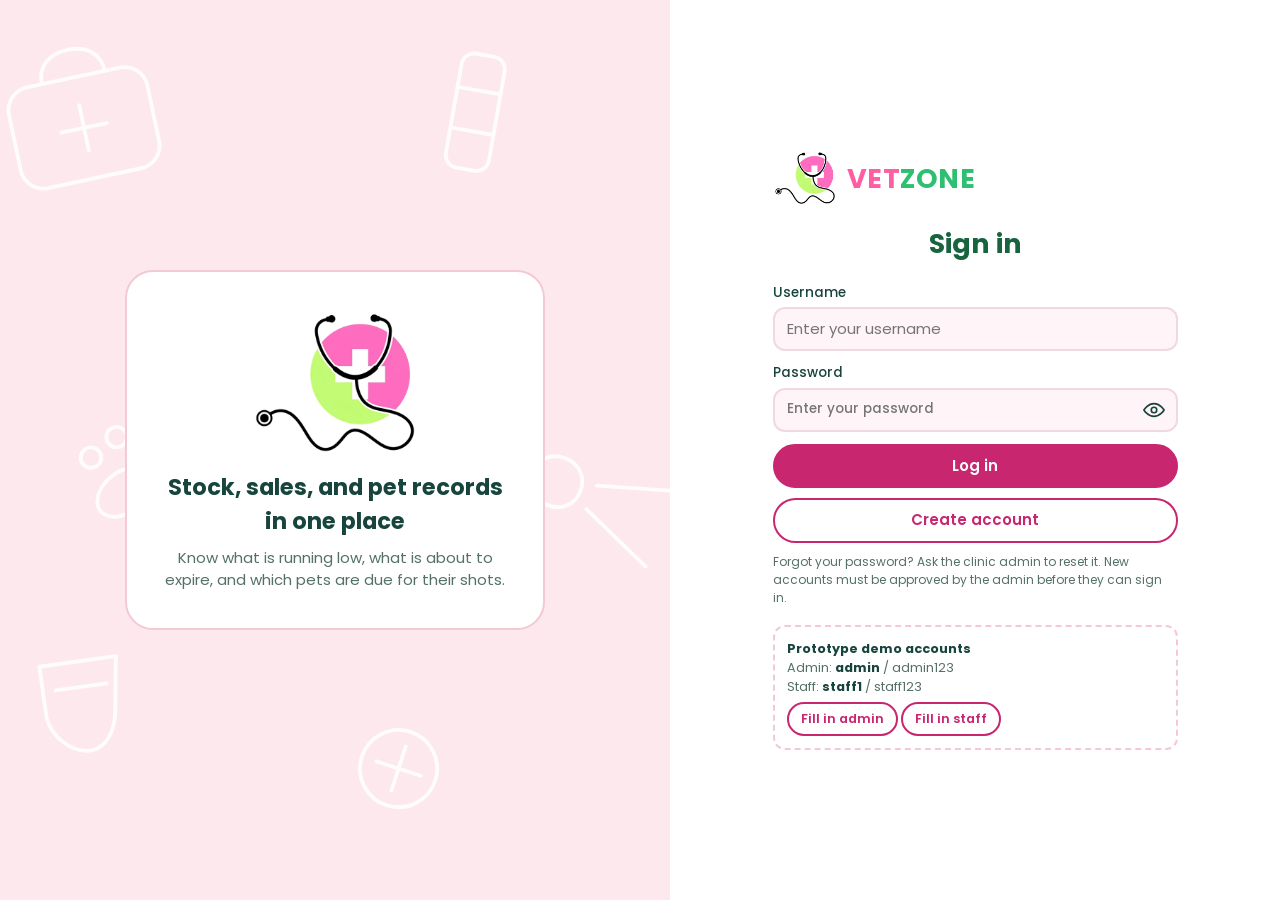
==== index.html @ 4b3e074a "first commit" ====
<!DOCTYPE html>
<html lang="en">
<head>
<meta charset="utf-8">
<link rel="icon" type="image/png" href="img/favicon.png">
<meta name="viewport" content="width=device-width, initial-scale=1">
<title>Sign in | VetZone VetCare System</title>
<link rel="stylesheet" href="https://fonts.googleapis.com/css2?family=Poppins:wght@400;500;600;700&display=swap">
<link rel="stylesheet" href="css/styles.css">
</head>
<body>
<main class="login-page">
  <section class="login-art" aria-hidden="true">
    <svg class="bg" viewBox="0 0 600 700" preserveAspectRatio="xMidYMid slice" fill="none" stroke="#ffffff" stroke-width="3" stroke-linecap="round" stroke-linejoin="round" opacity="0.9">
      <g transform="translate(40 60) rotate(-12)"><rect x="0" y="12" width="110" height="80" rx="18"/><path d="M55 34v36M37 52h36"/><path d="M30 12c0-14 10-22 25-22s25 8 25 22"/></g>
      <g transform="translate(400 40) rotate(10)"><rect x="0" y="0" width="34" height="90" rx="10"/><path d="M0 28h34M0 60h34"/></g>
      <g transform="translate(470 330) rotate(24)"><path d="M0 40c0-26 40-26 40 0M0 40c0 26 40 26 40 0M50 30l60-22M50 50l60 22"/></g>
      <g transform="translate(60 520) rotate(-8)"><path d="M10 0h60l-6 40c-2 16-10 30-24 30S12 56 10 40z"/><path d="M20 20h40"/></g>
      <g transform="translate(330 560) rotate(18)"><circle cx="30" cy="30" r="30"/><path d="M12 30h36M30 12v36"/></g>
      <g transform="translate(100 330)"><circle cx="10" cy="26" r="8"/><circle cx="30" cy="10" r="8"/><circle cx="56" cy="10" r="8"/><circle cx="76" cy="26" r="8"/><path d="M43 34c-14 0-28 14-28 26 0 8 6 12 14 12 6 0 8-3 14-3s8 3 14 3c8 0 14-4 14-12 0-12-14-26-28-26z"/></g>
    </svg>
    <div class="art-card">
      <img class="art-logo" src="img/vetzone-logo.png" alt="VetZone logo">
      <h2>Stock, sales, and pet records in one place</h2>
      <p>Know what is running low, what is about to expire, and which pets are due for their shots.</p>
    </div>
  </section>
  <section class="login-form-side">
    <a class="logo" href="index.html" aria-label="VetZone"><img class="logo-img" src="img/vetzone-logo.png" alt="VetZone logo"><span class="logo-text"><span class="vet">VET</span><span class="zone">ZONE</span></span></a>
    <h1>Sign in</h1>
    <form id="login-form" novalidate>
      <div id="login-error" class="form-error" role="alert" hidden></div>
      <label class="field"><span>Username</span>
        <input class="input" id="username" name="username" autocomplete="username" autocapitalize="none" spellcheck="false" placeholder="Enter your username" required>
      </label>
      <label class="field"><span>Password</span>
        <span class="pw-wrap">
          <input class="input" id="password" name="password" type="password" autocomplete="current-password" placeholder="Enter your password" required>
          <button type="button" class="icon-btn" id="toggle-pw" aria-label="Show password" aria-pressed="false"></button>
        </span>
      </label>
      <button class="btn btn-block" type="submit">Log in</button>
      <a class="btn btn-ghost btn-block" id="create-link" href="create-account.html" style="margin-top:10px">Create account</a>
      <p class="caption">Forgot your password? Ask the clinic admin to reset it. New accounts must be approved by the admin before they can sign in.</p>
    </form>
    <div class="demo-box">
      <b>Prototype demo accounts</b><br>
      Admin: <b>admin</b> / admin123<br>
      Staff: <b>staff1</b> / staff123<br>
      <button type="button" class="btn btn-ghost btn-sm" id="fill-admin">Fill in admin</button>
      <button type="button" class="btn btn-ghost btn-sm" id="fill-staff">Fill in staff</button>
    </div>
  </section>
</main>
<noscript>This system needs JavaScript to run. Please turn it on in your browser.</noscript>
<script src="js/app.js"></script>
<script src="js/login.js"></script>
</body>
</html>
---- css/styles.css ----
/* VetZone VetCare System - prototype styles
   Brand colors follow the Figma: pink and green, rounded cards.
   Status colors follow one rule: red = out or expired, amber = low or expiring, green = good. */

:root {
  --blush: #fde8ee;
  --blush-soft: #fff4f7;
  --rose: #f3c9d3;
  --rose-deep: #e8aebb;
  --brand-pink: #ff5fa2;
  --action: #c8266f;
  --action-dark: #a81d5b;
  --leaf: #2fbf71;
  --mint: #d6f7e3;
  --mint-soft: #effcf4;
  --ink: #17443c;
  --muted: #547069;
  --line: #f0d9df;
  --white: #ffffff;
  --green-text: #17643f;
  --amber-bg: #fff0c2;
  --amber-text: #7a4f00;
  --red-bg: #fde2e2;
  --red-text: #a31d1d;
  --lilac-bg: #f6e3f6;
  --radius: 18px;
  --radius-sm: 12px;
  --shadow: 0 1px 2px rgba(23, 68, 60, 0.06);
  --font: "Poppins", "Segoe UI", Roboto, "Helvetica Neue", Arial, sans-serif;
}

* { box-sizing: border-box; }
html { font-size: 15px; }
body {
  margin: 0;
  font-family: var(--font);
  color: var(--ink);
  background: var(--white);
  line-height: 1.5;
}
h1, h2, h3, p { margin: 0; }
button, input, select, textarea { font: inherit; color: inherit; }
a { color: var(--action); }
:focus-visible { outline: 3px solid #1b7f5c; outline-offset: 2px; }
.ico { flex: none; vertical-align: middle; }
.sr-only { position: absolute; width: 1px; height: 1px; overflow: hidden; clip: rect(0 0 0 0); white-space: nowrap; }

/* ---------- app shell ---------- */
.app { display: grid; grid-template-columns: 250px 1fr; min-height: 100vh; }
.sidebar {
  background: var(--blush);
  border-right: 2px solid var(--rose);
  padding: 20px 14px;
  display: flex;
  flex-direction: column;
  gap: 8px;
  position: sticky;
  top: 0;
  height: 100vh;
}
.logo { display: flex; align-items: center; gap: 8px; padding: 4px 8px 18px; font-weight: 700; font-size: 1.55rem; letter-spacing: 0.5px; text-decoration: none; }
.logo .vet { color: var(--brand-pink); }
.logo .zone { color: var(--leaf); }
.logo-mark { width: 38px; height: 38px; border-radius: 50%; background: var(--brand-pink); display: grid; place-items: center; color: #fff; }
.nav-label { font-size: 0.8rem; color: var(--muted); padding: 0 12px; margin-bottom: 2px; }
.nav { display: flex; flex-direction: column; gap: 6px; }
.nav a {
  display: flex; align-items: center; gap: 12px;
  padding: 12px 14px; border-radius: var(--radius-sm);
  color: var(--ink); text-decoration: none; font-weight: 500;
}
.nav a:hover { background: #f8d6df; }
.nav a[aria-current="page"] { background: var(--rose); font-weight: 600; }
.sidebar-foot { margin-top: auto; font-size: 0.8rem; color: var(--muted); padding: 8px 12px; }

.main-col { min-width: 0; display: flex; flex-direction: column; }
.topbar {
  display: flex; align-items: center; justify-content: space-between; gap: 16px;
  padding: 14px 28px; background: var(--white); border-bottom: 2px solid var(--line);
  position: sticky; top: 0; z-index: 20;
}
.page-title { display: flex; align-items: center; gap: 14px; min-width: 0; }
.page-title .badge-ico { width: 46px; height: 46px; border-radius: 14px; background: var(--brand-pink); color: #fff; display: grid; place-items: center; flex: none; }
.page-title h1 { font-size: 1.5rem; font-weight: 700; color: var(--green-text); line-height: 1.2; }
.page-title p { font-size: 0.9rem; color: var(--muted); }
.top-actions { display: flex; align-items: center; gap: 12px; position: relative; }
.icon-btn { background: none; border: 0; cursor: pointer; width: 40px; height: 40px; border-radius: 50%; display: inline-grid; place-items: center; font-size: 1.4rem; line-height: 1; position: relative; }
.icon-btn:hover { background: var(--blush); }
.bell-count { position: absolute; top: 2px; right: 0; min-width: 20px; height: 20px; padding: 0 5px; border-radius: 10px; background: var(--action); color: #fff; font-size: 0.72rem; font-weight: 600; display: grid; place-items: center; }
.user-chip { display: flex; align-items: center; gap: 10px; background: var(--blush); border: 0; border-radius: 999px; padding: 6px 16px 6px 8px; cursor: pointer; }
.user-chip:hover { background: var(--rose); }
.avatar { width: 32px; height: 32px; border-radius: 50%; background: var(--brand-pink); color: #fff; display: grid; place-items: center; font-weight: 600; font-size: 0.9rem; }
.user-chip .who { text-align: left; line-height: 1.2; }
.user-chip .who b { display: block; font-size: 0.9rem; }
.user-chip .who span { font-size: 0.75rem; color: var(--muted); }
.dropdown { position: absolute; right: 0; top: calc(100% + 8px); background: #fff; border: 2px solid var(--rose); border-radius: var(--radius-sm); box-shadow: 0 8px 24px rgba(23, 68, 60, 0.15); min-width: 220px; z-index: 40; padding: 6px; }
.dropdown[hidden] { display: none; }
.dropdown .item { display: flex; align-items: center; gap: 10px; width: 100%; padding: 10px 12px; border: 0; background: none; border-radius: 8px; cursor: pointer; text-align: left; text-decoration: none; color: var(--ink); }
.dropdown .item:hover { background: var(--blush); }
.bell-panel { width: 360px; max-width: calc(100vw - 32px); padding: 0; }
.bell-panel h2 { font-size: 1rem; padding: 14px 16px 8px; }
.alert-list { list-style: none; margin: 0; padding: 0 6px 6px; max-height: min(58vh, 440px); overflow: auto; }
.alert-list li a { display: flex; gap: 10px; align-items: flex-start; padding: 10px; border-radius: 8px; text-decoration: none; color: var(--ink); }
.alert-list li a:hover { background: var(--blush); }
.alert-list .dot { width: 10px; height: 10px; border-radius: 50%; margin-top: 7px; flex: none; }
.dot-red { background: #d64545; } .dot-amber { background: #e0a100; }
.alert-list b { display: block; font-size: 0.9rem; }
.alert-list span { font-size: 0.82rem; color: var(--muted); }
.bell-foot { border-top: 1px solid var(--line); padding: 8px; }
.empty-note { padding: 20px 16px; color: var(--muted); font-size: 0.9rem; }

.content { padding: 24px 28px 48px; display: flex; flex-direction: column; gap: 20px; }

/* ---------- cards and stats ---------- */
.card { background: var(--white); border: 2px solid var(--line); border-radius: var(--radius); padding: 20px; box-shadow: var(--shadow); }
.card h2 { font-size: 1.1rem; font-weight: 600; }
.card-head { display: flex; align-items: center; justify-content: space-between; gap: 12px; margin-bottom: 14px; flex-wrap: wrap; }
.stat-grid { display: grid; grid-template-columns: repeat(4, minmax(0, 1fr)); gap: 16px; }
.stat { border-radius: var(--radius); padding: 16px 18px; display: flex; flex-direction: column; gap: 4px; text-decoration: none; color: var(--ink); min-height: 128px; border: 2px solid transparent; }
a.stat:hover { border-color: var(--ink); }
.stat .stat-top { display: flex; align-items: center; gap: 10px; font-weight: 500; }
.stat .stat-ico { width: 40px; height: 40px; border-radius: 12px; display: grid; place-items: center; color: #fff; flex: none; }
.stat .stat-num { font-size: 2rem; font-weight: 700; line-height: 1.15; }
.stat .stat-num.sm { font-size: 1.3rem; }
.stat .stat-sub { font-size: 0.85rem; color: var(--muted); }
.stat .stat-link { margin-top: auto; font-size: 0.85rem; font-weight: 600; display: inline-flex; align-items: center; gap: 4px; }
.stat-amber { background: var(--amber-bg); } .stat-amber .stat-ico { background: #b87a00; }
.stat-red { background: var(--red-bg); } .stat-red .stat-ico { background: #c53030; }
.stat-pink { background: var(--lilac-bg); } .stat-pink .stat-ico { background: var(--brand-pink); }
.stat-green { background: var(--mint); } .stat-green .stat-ico { background: #1f9d5a; }
.stat-plain { background: var(--blush-soft); border-color: var(--line); } .stat-plain .stat-ico { background: var(--brand-pink); }

.grid-2 { display: grid; grid-template-columns: minmax(0, 1.35fr) minmax(0, 1fr); gap: 16px; }
.grid-2.even { grid-template-columns: minmax(0, 1fr) minmax(0, 1fr); }
.span-all { grid-column: 1 / -1; }
.welcome { background: var(--blush); border-color: var(--rose); }
.welcome h2 { font-size: 1.1rem; color: #1f9d5a; }
.welcome .name { font-size: 1.6rem; font-weight: 700; margin: 2px 0 4px; }
.mini-grid { display: grid; grid-template-columns: repeat(4, minmax(0, 1fr)); gap: 10px; margin-top: 16px; }
.mini { background: #fff; border-radius: var(--radius-sm); padding: 12px 8px; text-align: center; }
.mini svg { color: var(--action); }
.mini small { display: block; color: var(--muted); font-size: 0.78rem; }
.mini b { font-size: 1.15rem; display: block; }
.activity-list { list-style: none; margin: 0; padding: 0; }
.activity-list li { display: grid; grid-template-columns: 36px 1fr auto; gap: 10px; align-items: center; padding: 10px 0; border-bottom: 1px solid var(--line); }
.activity-list li:last-child { border-bottom: 0; }
.activity-list .a-ico { width: 34px; height: 34px; border-radius: 50%; background: var(--blush); display: grid; place-items: center; color: var(--action); }
.activity-list b { font-weight: 500; font-size: 0.9rem; display: block; }
.activity-list small { color: var(--muted); font-size: 0.78rem; }
.activity-list time { font-size: 0.8rem; color: var(--muted); white-space: nowrap; }

/* ---------- toolbar, forms, buttons ---------- */
.toolbar { display: flex; gap: 10px; flex-wrap: wrap; align-items: center; background: var(--blush); border: 2px solid var(--rose); border-radius: var(--radius); padding: 12px; }
.search { flex: 1 1 220px; display: flex; align-items: center; gap: 8px; background: #fff; border: 2px solid transparent; border-radius: 999px; padding: 0 14px; min-height: 44px; }
.search:focus-within { border-color: #1b7f5c; }
.search input { border: 0; outline: 0; background: none; width: 100%; min-height: 40px; }
.select, .input, .textarea {
  background: var(--blush-soft); border: 2px solid var(--line); border-radius: var(--radius-sm);
  padding: 9px 12px; min-height: 44px; width: 100%;
}
.toolbar .select { width: auto; background: #fff; border-color: transparent; border-radius: 999px; }
.textarea { min-height: 84px; resize: vertical; }
.input:focus, .select:focus, .textarea:focus { border-color: #1b7f5c; outline: none; background: #fff; }
.input[aria-invalid="true"], .select[aria-invalid="true"] { border-color: #c53030; }
.btn {
  display: inline-flex; align-items: center; justify-content: center; gap: 8px;
  background: var(--action); color: #fff; border: 2px solid var(--action);
  padding: 9px 18px; min-height: 44px; border-radius: 999px; font-weight: 600; cursor: pointer; text-decoration: none;
}
.btn:hover { background: var(--action-dark); border-color: var(--action-dark); }
.btn:disabled { opacity: 0.5; cursor: not-allowed; }
.btn-ghost { background: #fff; color: var(--action); }
.btn-ghost:hover { background: var(--blush); color: var(--action-dark); }
.btn-danger { background: #b42323; border-color: #b42323; }
.btn-danger:hover { background: #8f1b1b; border-color: #8f1b1b; }
.btn-sm { min-height: 34px; padding: 4px 12px; font-size: 0.85rem; }
.btn-block { width: 100%; }
.field { display: flex; flex-direction: column; gap: 4px; margin-bottom: 12px; }
.field > span { font-weight: 500; font-size: 0.9rem; }
.field small.hint { color: var(--muted); font-size: 0.8rem; }
.field small.err { color: #a31d1d; font-size: 0.82rem; min-height: 0; }
.form-grid { display: grid; grid-template-columns: 1fr 1fr; gap: 0 14px; }
.form-error { background: var(--red-bg); color: var(--red-text); border-radius: var(--radius-sm); padding: 10px 12px; margin-bottom: 12px; font-size: 0.9rem; }
.modal-actions { display: flex; justify-content: flex-end; gap: 10px; margin-top: 8px; flex-wrap: wrap; }

/* ---------- tables ---------- */
.table-wrap { overflow-x: auto; border: 2px solid var(--line); border-radius: var(--radius); background: #fff; }
table.table { width: 100%; border-collapse: collapse; min-width: 640px; }
.table th { background: var(--blush); text-align: left; font-weight: 600; font-size: 0.88rem; padding: 12px 14px; white-space: nowrap; }
.table td { padding: 11px 14px; border-top: 1px solid var(--line); vertical-align: middle; }
.table td.num, .table th.num { text-align: right; font-variant-numeric: tabular-nums; }
.table tfoot td { font-weight: 700; background: var(--blush-soft); }
.table .item-cell { display: flex; align-items: center; gap: 10px; font-weight: 500; }
.thumb { width: 36px; height: 36px; border-radius: 10px; background: var(--blush); display: grid; place-items: center; font-size: 1.2rem; flex: none; }
.row-actions { display: flex; gap: 6px; flex-wrap: wrap; }
.table-foot { display: flex; justify-content: space-between; align-items: center; gap: 12px; padding: 12px 4px 0; flex-wrap: wrap; color: var(--muted); font-size: 0.9rem; }
.pager { display: flex; gap: 6px; }
.pager button { min-width: 36px; height: 36px; border-radius: 10px; border: 2px solid var(--rose); background: #fff; cursor: pointer; font-weight: 500; }
.pager button[aria-current="page"] { background: var(--action); border-color: var(--action); color: #fff; }
.pager button:disabled { opacity: 0.4; cursor: not-allowed; }
.empty { text-align: center; padding: 36px 16px; color: var(--muted); }

/* ---------- chips ---------- */
.chip { display: inline-flex; align-items: center; gap: 4px; padding: 2px 10px; border-radius: 999px; font-size: 0.8rem; font-weight: 600; white-space: nowrap; }
.chip-green { background: var(--mint); color: var(--green-text); }
.chip-amber { background: var(--amber-bg); color: var(--amber-text); }
.chip-red { background: var(--red-bg); color: var(--red-text); }
.chip-blue { background: #dfeafd; color: #1d3f8f; }
.chip-grey { background: #eceff0; color: #3b4a47; }
.chips { display: flex; gap: 4px; flex-wrap: wrap; }

/* ---------- charts ---------- */
.range { display: inline-flex; gap: 4px; background: var(--blush); padding: 3px; border-radius: 999px; }
.range button { border: 0; background: none; padding: 5px 12px; border-radius: 999px; cursor: pointer; font-weight: 600; font-size: 0.82rem; }
.range button[aria-pressed="true"] { background: var(--action); color: #fff; }
.chart { width: 100%; height: auto; display: block; }
.chart text { font-family: var(--font); fill: var(--muted); font-size: 11px; }
.sales-summary { display: grid; grid-template-columns: 1fr 1fr; gap: 10px; margin-top: 12px; }
.sum-tile { border-radius: var(--radius-sm); padding: 10px 14px; }
.sum-tile small { display: block; color: var(--muted); font-size: 0.8rem; }
.sum-tile b { font-size: 1.2rem; }
.sum-pink { background: var(--lilac-bg); } .sum-green { background: var(--mint); }
.donut-wrap { display: flex; align-items: center; gap: 18px; flex-wrap: wrap; justify-content: center; }
.donut-wrap svg { width: 180px; height: 180px; flex: none; }
.donut-center-n { font-size: 26px; font-weight: 700; fill: var(--ink); font-family: var(--font); }
.donut-center-l { font-size: 11px; fill: var(--muted); font-family: var(--font); }
.legend { list-style: none; margin: 0; padding: 0; display: grid; gap: 8px; font-size: 0.9rem; }
.legend li { display: grid; grid-template-columns: 14px 1fr auto auto; gap: 10px; align-items: center; }
.legend i { width: 12px; height: 12px; border-radius: 50%; display: block; }
.legend span.pct { color: var(--muted); min-width: 40px; text-align: right; }
.caption { font-size: 0.8rem; color: var(--muted); margin-top: 10px; }

/* ---------- internal sales recording ---------- */
.pos { display: grid; grid-template-columns: minmax(0, 1fr) 380px; gap: 18px; align-items: start; }
.chip-row { display: flex; gap: 8px; flex-wrap: wrap; margin: 12px 0; }
.cat-chip { border: 2px solid var(--line); background: #fff; border-radius: 999px; padding: 6px 14px; cursor: pointer; font-weight: 500; }
.cat-chip[aria-pressed="true"] { background: var(--mint); border-color: #1f9d5a; color: var(--green-text); font-weight: 600; }
.product-grid { display: grid; grid-template-columns: repeat(auto-fill, minmax(165px, 1fr)); gap: 14px; }
.product { border: 2px solid var(--rose); border-radius: var(--radius); padding: 10px; display: flex; flex-direction: column; gap: 6px; background: #fff; }
.product .pic { background: var(--blush); border-radius: 14px; height: 96px; display: grid; place-items: center; font-size: 2.6rem; position: relative; }
.product .pic .chip { position: absolute; top: 6px; left: 6px; font-size: 0.7rem; }
.product h3 { font-size: 0.9rem; font-weight: 600; line-height: 1.3; }
.product .price { font-weight: 700; }
.product .stock { font-size: 0.8rem; color: var(--green-text); }
.product .stock.low { color: var(--amber-text); }
.product .stock.none { color: var(--red-text); }
.order { position: sticky; top: 88px; }
.order h2 { display: flex; justify-content: space-between; align-items: center; }
.cart { list-style: none; margin: 12px 0; padding: 0; display: grid; gap: 10px; max-height: 300px; overflow: auto; }
.cart li { display: grid; grid-template-columns: 40px 1fr auto; gap: 10px; align-items: center; }
.cart .nm { font-size: 0.85rem; font-weight: 500; line-height: 1.25; }
.cart .pr { font-weight: 700; font-size: 0.85rem; }
.qty { display: inline-flex; align-items: center; gap: 4px; margin-top: 4px; }
.qty button { width: 28px; height: 28px; border-radius: 50%; border: 2px solid var(--rose); background: var(--blush); cursor: pointer; display: grid; place-items: center; padding: 0; }
.qty button:disabled { opacity: 0.4; cursor: not-allowed; }
.qty output { min-width: 24px; text-align: center; font-weight: 600; }
.cart .line-right { text-align: right; }
.cart .remove { margin-top: 4px; }
fieldset { border: 0; padding: 0; margin: 0 0 12px; }
fieldset legend { font-weight: 600; margin-bottom: 6px; padding: 0; }
.radio { display: flex; align-items: center; gap: 8px; padding: 6px 0; cursor: pointer; }
.radio input { width: 18px; height: 18px; accent-color: var(--action); }
.totals { border-top: 1px solid var(--line); padding-top: 10px; display: grid; gap: 6px; }
.totals div { display: flex; justify-content: space-between; align-items: center; }
.totals .grand { font-weight: 700; font-size: 1.1rem; }
.totals .input { width: 90px; min-height: 36px; padding: 4px 8px; text-align: right; }

/* ---------- pets ---------- */
.pet-grid { display: grid; grid-template-columns: repeat(auto-fill, minmax(220px, 1fr)); gap: 14px; }
.pet-card { border: 2px solid var(--rose); border-radius: var(--radius); padding: 12px; background: #fff; display: flex; flex-direction: column; gap: 8px; }
.pet-pic { background: var(--blush); border-radius: 14px; height: 110px; display: grid; place-items: center; font-size: 3rem; position: relative; }
.pet-pic.cat { background: var(--lilac-bg); }
.pet-pic .chip { position: absolute; top: 8px; right: 8px; }
.pet-card h3 { font-size: 1rem; }
.pet-card .sub { color: var(--muted); font-size: 0.85rem; }
.pet-card .owner { display: flex; justify-content: space-between; align-items: center; font-size: 0.85rem; gap: 8px; }
.view-toggle { display: inline-flex; background: #fff; border-radius: 999px; padding: 3px; }
.view-toggle button { border: 0; background: none; border-radius: 999px; padding: 6px 12px; cursor: pointer; font-weight: 600; font-size: 0.85rem; }
.view-toggle button[aria-pressed="true"] { background: var(--action); color: #fff; }
.profile { display: grid; grid-template-columns: 320px minmax(0, 1fr); gap: 18px; align-items: start; }
.profile-card { text-align: center; }
.profile-card .big { font-size: 4.5rem; background: var(--blush); border-radius: 20px; height: 150px; display: grid; place-items: center; margin-bottom: 12px; }
.profile-card .big.cat { background: var(--lilac-bg); }
.profile-card h2 { font-size: 1.4rem; }
.facts { text-align: left; margin: 14px 0 0; display: grid; gap: 8px; }
.facts div { display: flex; justify-content: space-between; gap: 10px; border-top: 1px solid var(--line); padding-top: 8px; font-size: 0.9rem; }
.facts dt { color: var(--muted); } .facts dd { margin: 0; font-weight: 500; text-align: right; }
.back { display: inline-flex; align-items: center; gap: 6px; font-weight: 600; text-decoration: none; }
.due-note { text-align: left; background: var(--amber-bg); color: var(--amber-text); border-radius: var(--radius-sm); padding: 10px 12px; font-size: 0.85rem; margin-top: 12px; }

/* ---------- modal and toast ---------- */
.modal-overlay { position: fixed; inset: 0; background: rgba(23, 68, 60, 0.45); display: grid; place-items: center; padding: 16px; z-index: 100; overflow: auto; }
.modal { background: #fff; border-radius: var(--radius); width: 100%; max-width: 520px; border: 2px solid var(--rose); box-shadow: 0 16px 48px rgba(0, 0, 0, 0.25); }
.modal-wide { max-width: 720px; }
.modal-head { display: flex; justify-content: space-between; align-items: center; padding: 16px 20px 0; }
.modal-head h2 { font-size: 1.2rem; }
.modal-body { padding: 14px 20px 20px; }
body.modal-open { overflow: hidden; }
.toasts { position: fixed; right: 16px; bottom: 16px; display: grid; gap: 8px; z-index: 200; }
.toast { background: var(--ink); color: #fff; padding: 12px 16px; border-radius: var(--radius-sm); box-shadow: 0 6px 20px rgba(0, 0, 0, 0.25); max-width: 340px; }
.toast.error { background: #a31d1d; }
.receipt-list { list-style: none; padding: 0; margin: 10px 0; display: grid; gap: 4px; }
.receipt-list li { display: flex; justify-content: space-between; gap: 10px; }
.note { background: var(--blush-soft); border: 1px dashed var(--rose-deep); border-radius: var(--radius-sm); padding: 8px 12px; font-size: 0.85rem; color: var(--muted); margin: 10px 0; }

/* ---------- income report ---------- */
.tabs { display: inline-flex; gap: 4px; background: var(--blush); padding: 4px; border-radius: 999px; }
.tabs button { border: 0; background: none; padding: 8px 18px; border-radius: 999px; cursor: pointer; font-weight: 600; }
.tabs button[aria-selected="true"] { background: var(--action); color: #fff; }
.report-head { display: flex; justify-content: space-between; align-items: center; gap: 12px; flex-wrap: wrap; }
.tag-now { font-weight: 500; color: var(--muted); font-size: 0.8rem; }

/* ---------- login ---------- */
.login-page { min-height: 100vh; display: grid; grid-template-columns: minmax(0, 1.1fr) minmax(0, 1fr); }
.login-art { background: var(--blush); position: relative; overflow: hidden; display: grid; place-items: center; padding: 32px; }
.login-art svg.bg { position: absolute; inset: 0; width: 100%; height: 100%; }
.login-art .art-card { position: relative; background: #fff; border: 2px solid var(--rose); border-radius: 28px; padding: 36px; max-width: 420px; text-align: center; }
.login-art .paw-big { width: 120px; height: 120px; margin: 0 auto 14px; border-radius: 50%; background: var(--brand-pink); display: grid; place-items: center; color: #fff; }
.login-art h2 { font-size: 1.5rem; margin-bottom: 8px; }
.login-art p { color: var(--muted); }
.login-form-side { display: flex; flex-direction: column; justify-content: center; padding: 40px clamp(24px, 8vw, 110px); gap: 18px; }
.login-form-side .logo { padding: 0; font-size: 1.8rem; }
.login-form-side h1 { font-size: 1.8rem; color: var(--green-text); text-align: center; }
.pw-wrap { position: relative; }
.pw-wrap .icon-btn { position: absolute; right: 4px; top: 2px; }
.demo-box { border: 2px dashed var(--rose); border-radius: var(--radius-sm); padding: 12px; font-size: 0.85rem; color: var(--muted); }
.demo-box b { color: var(--ink); }
.demo-box button { margin-top: 6px; }

/* ---------- responsive ---------- */
@media (max-width: 1100px) {
  .stat-grid { grid-template-columns: repeat(2, minmax(0, 1fr)); }
  .grid-2, .grid-2.even { grid-template-columns: 1fr; }
  .pos { grid-template-columns: 1fr; }
  .order { position: static; }
  .profile { grid-template-columns: 1fr; }
}
@media (max-width: 800px) {
  .app { grid-template-columns: 1fr; }
  .sidebar { position: static; height: auto; flex-direction: row; flex-wrap: wrap; align-items: center; padding: 10px; }
  .logo { padding: 0 8px; }
  .nav-label, .sidebar-foot { display: none; }
  .nav { flex-direction: row; flex-wrap: wrap; }
  .nav a { padding: 8px 10px; }
  .topbar { position: static; padding: 12px 16px; flex-wrap: wrap; }
  .content { padding: 16px; }
  .login-page { grid-template-columns: 1fr; }
  .login-art { display: none; }
  .form-grid { grid-template-columns: 1fr; }
  .user-chip .who { display: none; }
}
@media (max-width: 560px) {
  .stat-grid, .mini-grid { grid-template-columns: 1fr 1fr; }
}
@media (prefers-reduced-motion: reduce) { * { transition: none !important; animation: none !important; scroll-behavior: auto !important; } }

@media print {
  .sidebar, .topbar, .no-print, .toasts { display: none !important; }
  .app { display: block; }
  .content { padding: 0; }
  .card, .table-wrap { border: 0; box-shadow: none; }
  body { font-size: 12px; }
}

/* ---------- small refinements ---------- */
.table td.nowrap { white-space: nowrap; }
.table .row-actions { flex-wrap: nowrap; }
.table .btn-sm { padding: 3px 10px; font-size: 0.8rem; min-height: 32px; }
.pet-pic .chip { box-shadow: 0 0 0 2px #fff; }
.sub-h { font-size: 0.95rem; margin: 18px 0 6px; }
.welcome .alert-list { padding: 0; }
.welcome .alert-list li a { background: #fff; margin-bottom: 6px; }

/* ---------- additions: top sellers, profile, create account, visit records ---------- */
.avatar img { width: 100%; height: 100%; border-radius: 50%; object-fit: cover; display: block; }
.avatar { overflow: hidden; }
.center { text-align: center; }
.success-mark { width: 60px; height: 60px; border-radius: 50%; background: var(--mint); color: #1f9d5a; display: grid; place-items: center; margin: 4px auto 12px; }
.modal-actions.stack { justify-content: center; }
.pet-card .last { font-size: 0.8rem; color: var(--muted); }

/* top sellers */
.rank { width: 34px; height: 34px; border-radius: 50%; display: inline-grid; place-items: center; font-weight: 700; background: var(--blush); color: var(--ink); }
.rank-1 { background: #ffe08a; }
.rank-2 { background: #e3e8ea; }
.rank-3 { background: #f2c9a4; }
.top-controls { display: flex; gap: 14px; align-items: center; flex-wrap: wrap; justify-content: space-between; }
.top-controls .group { display: flex; gap: 8px; align-items: center; flex-wrap: wrap; }
.top-controls .group > span { font-weight: 500; font-size: 0.9rem; color: var(--muted); }

/* profile */
.me-grid { display: grid; grid-template-columns: 300px minmax(0, 1fr); gap: 18px; align-items: start; }
.me-card { text-align: center; }
.me-card .me-avatar { width: 150px; height: 150px; border-radius: 50%; background: var(--rose); color: #fff; display: grid; place-items: center; font-size: 3.4rem; font-weight: 700; margin: 4px auto 12px; overflow: hidden; border: 4px solid var(--blush); }
.me-card .me-avatar img { width: 100%; height: 100%; object-fit: cover; }
.me-card .photo-actions { display: flex; gap: 8px; justify-content: center; flex-wrap: wrap; }
.me-card .facts { margin-top: 18px; }
.me-forms { display: grid; gap: 18px; min-width: 0; }
.pw-grid { display: grid; grid-template-columns: repeat(3, minmax(0, 1fr)); gap: 0 14px; }
.field input[readonly], .input[readonly] { background: #f3f5f4; color: var(--muted); cursor: not-allowed; }
.pw-wrap2 { position: relative; display: block; }
.pw-wrap2 .input { padding-right: 46px; }
.pw-wrap2 .icon-btn { position: absolute; right: 2px; top: 1px; }

/* create account (same split layout as the sign-in page, green art) */
.login-art.green { background: var(--mint); }
.login-art.green .art-card { border-color: #a8e6c1; }
.login-art.green .paw-big { background: #1f9d5a; }
.create-side { display: flex; flex-direction: column; padding: 28px clamp(20px, 5vw, 64px); gap: 14px; overflow: auto; }
.create-head { display: flex; justify-content: space-between; align-items: center; gap: 12px; flex-wrap: wrap; }
.create-head h1 { font-size: 1.8rem; color: var(--green-text); }
.create-head .logo { padding: 0; font-size: 1.5rem; }
.create-actions { display: flex; justify-content: flex-end; gap: 10px; flex-wrap: wrap; margin-top: 6px; }

/* visit history */
.visit-list { display: grid; gap: 12px; }
.visit { border: 2px solid var(--line); border-radius: var(--radius); padding: 14px 16px; background: #fff; }
.visit-head { display: flex; justify-content: space-between; gap: 10px; align-items: flex-start; flex-wrap: wrap; margin-bottom: 10px; }
.visit-head h3 { font-size: 1rem; }
.visit-head small { color: var(--muted); display: block; }
.visit dl { margin: 0; display: grid; gap: 10px; }
.visit dt { font-weight: 600; font-size: 0.82rem; color: var(--muted); }
.visit dd { margin: 0; white-space: pre-wrap; overflow-wrap: anywhere; }
.visit .foot { margin-top: 10px; padding-top: 8px; border-top: 1px solid var(--line); display: flex; justify-content: space-between; gap: 10px; flex-wrap: wrap; font-size: 0.8rem; color: var(--muted); }

@media (max-width: 1100px) {
  .me-grid { grid-template-columns: 1fr; }
  .pw-grid { grid-template-columns: 1fr; }
}

.nav-badge { margin-left: auto; background: var(--action); color: #fff; border-radius: 999px; font-size: 0.72rem; font-weight: 600; min-width: 22px; padding: 1px 7px; text-align: center; }
.create-top { display: flex; align-items: center; justify-content: space-between; gap: 10px; flex-wrap: wrap; }
.create-top .caption { margin: 0; }

/* ---------- official logo ---------- */
.logo { gap: 10px; }
.logo-img { height: 46px; width: auto; display: block; flex: none; }
.logo-text { line-height: 1; }
.art-logo { display: block; width: 170px; height: auto; margin: 0 auto 14px; }
.login-form-side .logo-img { height: 56px; }
.create-head .logo-img { height: 48px; }
.dot-green { background: #1f9d5a; }
.dot-blue { background: #2f6bd6; }
.new-chip { margin-left: 6px; font-size: 0.68rem; padding: 0 7px; }

/* ---------- approvals, proposed changes, manage list ---------- */
.proposal-card { border: 2px dashed #e0a100; background: #fffbf0; }
.proposed-row td { background: #fffdf6; }
.manage-list { display: grid; gap: 10px; margin: 12px 0; }
.manage-list .btn { justify-content: flex-start; }
.status-tabs { display: inline-flex; gap: 4px; background: var(--blush); padding: 4px; border-radius: 999px; flex-wrap: wrap; }
.status-tabs button { border: 0; background: none; padding: 7px 16px; border-radius: 999px; cursor: pointer; font-weight: 600; }
.status-tabs button[aria-selected="true"] { background: var(--action); color: #fff; }
.detail-list { display: grid; gap: 8px; margin: 8px 0 12px; }
.detail-list div { display: grid; grid-template-columns: 170px 1fr; gap: 10px; border-top: 1px solid var(--line); padding-top: 8px; }
.detail-list dt { color: var(--muted); font-size: 0.88rem; }
.detail-list dd { margin: 0; font-weight: 500; overflow-wrap: anywhere; }
.arrow-to { color: var(--muted); padding: 0 4px; }
.summary-chips { display: flex; gap: 8px; flex-wrap: wrap; align-items: center; }
.audit-list { list-style: none; margin: 0; padding: 0; display: grid; gap: 0; }
.audit-list li { display: grid; grid-template-columns: 150px 1fr; gap: 12px; padding: 10px 0; border-bottom: 1px solid var(--line); font-size: 0.9rem; }
.audit-list li:last-child { border-bottom: 0; }
.audit-list time { color: var(--muted); font-size: 0.82rem; }
.submissions-card { border: 2px dashed #e0a100; background: #fffbf0; }
@media (max-width: 800px) { .detail-list div, .audit-list li { grid-template-columns: 1fr; gap: 2px; } }
.table .row-actions.wrap { flex-wrap: wrap; }

/* anything marked hidden must stay hidden, even when a style sets its display */
[hidden] { display: none !important; }

/* Inventory active/archive switch: reuse the approved pink/green theme. */
.inventory-view-tabs { margin: 0 0 14px; }
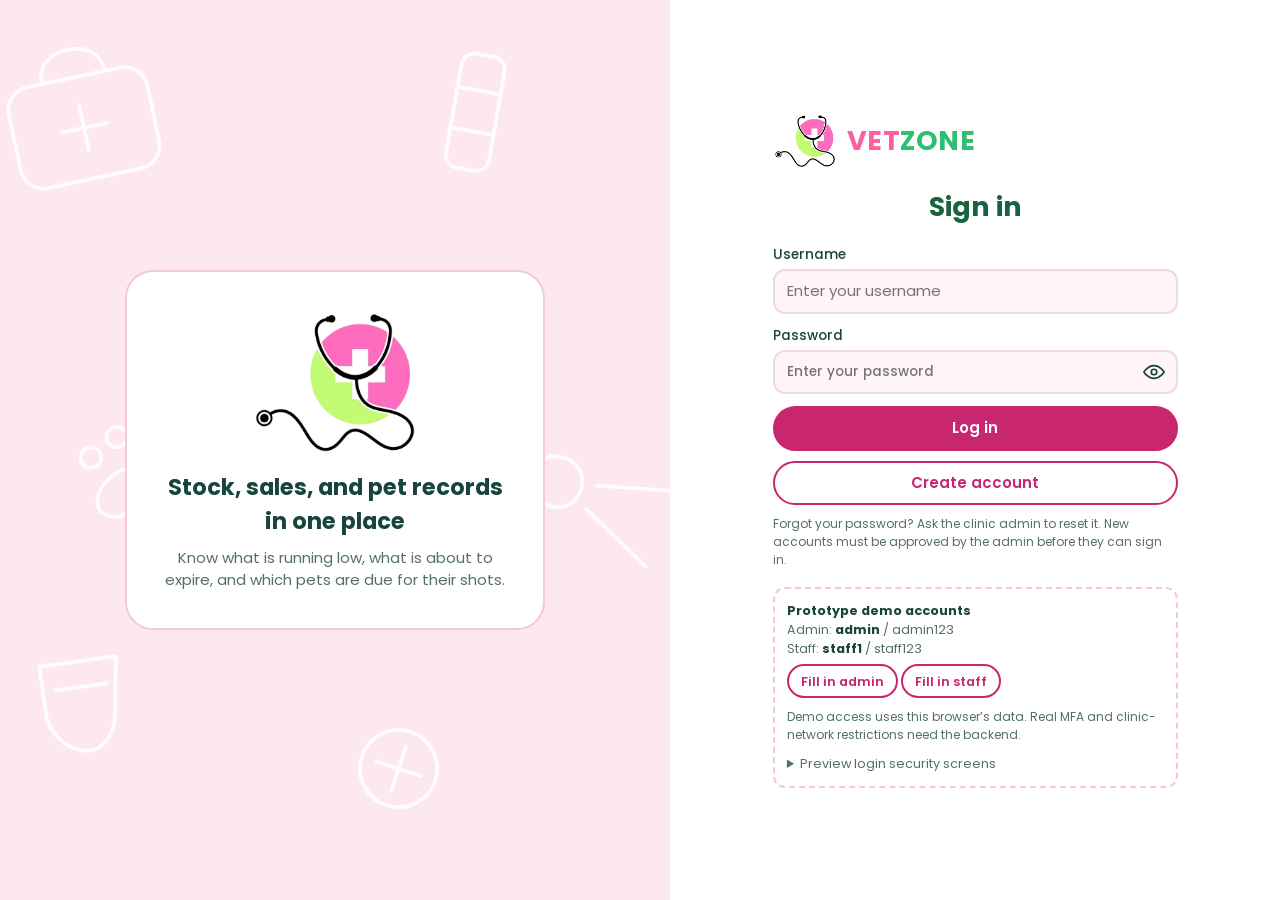
==== commit 4b426740: "V25: prepare MFA and clinic-network login screens from uploaded V24" ====
--- a/index.html
+++ b/index.html
@@ -27,7 +27,9 @@
   </section>
   <section class="login-form-side">
     <a class="logo" href="index.html" aria-label="VetZone"><img class="logo-img" src="img/vetzone-logo.png" alt="VetZone logo"><span class="logo-text"><span class="vet">VET</span><span class="zone">ZONE</span></span></a>
-    <h1>Sign in</h1>
+    <h1 id="login-heading" tabindex="-1">Sign in</h1>
+    <p class="login-preview-note caption" id="security-preview-note" hidden>Screen preview only. No codes are sent and no access is granted.</p>
+    <p id="login-status" class="caption" role="status" aria-live="polite" hidden></p>
     <form id="login-form" novalidate>
       <div id="login-error" class="form-error" role="alert" hidden></div>
       <label class="field"><span>Username</span>
@@ -43,17 +45,49 @@
       <a class="btn btn-ghost btn-block" id="create-link" href="create-account.html" style="margin-top:10px">Create account</a>
       <p class="caption">Forgot your password? Ask the clinic admin to reset it. New accounts must be approved by the admin before they can sign in.</p>
     </form>
-    <div class="demo-box">
+    <section id="mfa-panel" aria-labelledby="login-heading" hidden>
+      <p class="login-instructions" id="mfa-instructions"></p>
+      <form id="mfa-form" novalidate>
+        <div id="mfa-error" class="form-error" role="alert" hidden></div>
+        <p id="mfa-status" class="caption" role="status" aria-live="polite"></p>
+        <label class="field"><span>Verification code</span>
+          <input class="input login-code" id="mfa-code" name="code" type="text" inputmode="numeric" autocomplete="one-time-code" pattern="[0-9]{6}" maxlength="6" placeholder="6-digit code" aria-describedby="mfa-instructions mfa-timing" required>
+        </label>
+        <p id="mfa-timing" class="caption"></p>
+        <button id="verify-code" class="btn btn-block" type="submit">Verify code</button>
+        <div class="login-secondary-actions">
+          <button id="resend-code" class="btn btn-ghost" type="button">Resend code</button>
+          <button id="mfa-back" class="btn btn-ghost" type="button">Back to sign in</button>
+        </div>
+      </form>
+      <p class="caption">Never share a verification code. If you cannot verify your account, contact the clinic admin.</p>
+    </section>
+    <section id="network-panel" aria-labelledby="login-heading" hidden>
+      <p class="login-instructions">Staff accounts can only access this system through the clinic’s approved network. Connect to the clinic Wi-Fi and try again. If you are already connected, contact the admin.</p>
+      <div id="network-error" class="form-error" role="alert" hidden></div>
+      <p id="network-status" class="caption" role="status" aria-live="polite"></p>
+      <button id="network-retry" class="btn btn-block" type="button">Try again</button>
+      <button id="network-back" class="btn btn-ghost btn-block" type="button">Back to sign in</button>
+    </section>
+    <div class="demo-box" id="demo-accounts">
       <b>Prototype demo accounts</b><br>
       Admin: <b>admin</b> / admin123<br>
       Staff: <b>staff1</b> / staff123<br>
       <button type="button" class="btn btn-ghost btn-sm" id="fill-admin">Fill in admin</button>
       <button type="button" class="btn btn-ghost btn-sm" id="fill-staff">Fill in staff</button>
+      <p class="caption">Demo access uses this browser’s data. Real MFA and clinic-network restrictions need the backend.</p>
+      <details class="login-preview-links"><summary>Preview login security screens</summary>
+        <a href="index.html?preview=mfa">MFA verification</a>
+        <a href="index.html?preview=clinic-network">Clinic network required</a>
+      </details>
     </div>
   </section>
 </main>
 <noscript>This system needs JavaScript to run. Please turn it on in your browser.</noscript>
 <script src="js/app.js"></script>
+<script src="js/workflow-data.js"></script>
+<script src="js/workflow-ui.js"></script>
+<script src="js/login-config.js"></script>
 <script src="js/login.js"></script>
 </body>
 </html>
--- a/css/styles.css
+++ b/css/styles.css
@@ -326,6 +326,17 @@
 .demo-box { border: 2px dashed var(--rose); border-radius: var(--radius-sm); padding: 12px; font-size: 0.85rem; color: var(--muted); }
 .demo-box b { color: var(--ink); }
 .demo-box button { margin-top: 6px; }
+.login-form-side > *, .login-form-side section { min-width: 0; }
+.login-instructions { margin-bottom: 18px; overflow-wrap: anywhere; }
+.login-preview-note { border: 1px dashed var(--rose-deep); border-radius: var(--radius-sm); padding: 10px 12px; }
+.login-secondary-actions { display: flex; flex-wrap: wrap; gap: 8px; margin: 12px 0; }
+.login-secondary-actions > button { flex: 1 1 140px; }
+.login-code { letter-spacing: 0.15em; font-variant-numeric: tabular-nums; }
+.login-preview-links { margin-top: 10px; }
+.login-preview-links summary { cursor: pointer; }
+.login-preview-links a { display: block; padding-top: 8px; overflow-wrap: anywhere; }
+#mfa-status:empty, #network-status:empty, #mfa-timing:empty { display: none; }
+#network-panel > button { margin-top: 12px; }
 
 /* ---------- responsive ---------- */
 @media (max-width: 1100px) {
@@ -470,3 +481,341 @@
 
 /* Inventory active/archive switch: reuse the approved pink/green theme. */
 .inventory-view-tabs { margin: 0 0 14px; }
+
+/* Sale confirmation, item codes, and interactive sales-chart details. */
+.item-code { font-family: ui-monospace, SFMono-Regular, Consolas, monospace; font-weight: 600; color: #245c40; }
+.change-summary { display: flex; justify-content: space-between; gap: 16px; padding: 14px; margin-top: 12px; background: #eef8f1; border-radius: 10px; }
+.chart-with-details { position: relative; }
+.chart-point { cursor: pointer; }
+.chart-point:focus-visible { outline: 2px solid #245c40; outline-offset: 3px; }
+.chart-tooltip { position: fixed; z-index: 20; width: 320px; max-width: 100%; max-height: 320px; overflow: auto; padding: 14px; border: 1px solid #e8cbd5; border-radius: 10px; background: #fff; color: #263b30; box-shadow: 0 8px 24px rgba(0, 0, 0, .16); font-size: .85rem; }
+.chart-tooltip-content { white-space: pre-line; overflow-wrap: anywhere; margin-bottom: 10px; }
+
+/* V13: compact views and dialogs follow the existing VetZone palette. */
+.sidebar { overflow-y: auto; }
+.workflow-tabs { margin-bottom: 18px; flex-wrap: wrap; }
+.compact-actions { display: flex; gap: 8px; flex-wrap: wrap; }
+.catalog-toggle { margin-bottom: 12px; }
+.section-title { display: flex; justify-content: space-between; gap: 12px; align-items: center; margin: 20px 0 12px; }
+.clinic-calendar { display: grid; grid-template-columns: repeat(7,minmax(0,1fr)); gap: 5px; }
+.calendar-weekday { text-align: center; color: var(--muted); font-size: .8rem; padding: 8px 0; }
+.calendar-day { min-height: 64px; border: 1px solid var(--line); border-radius: var(--radius-sm); background: var(--white); text-align: left; padding: 8px; cursor: pointer; display: flex; flex-direction: column; justify-content: space-between; }
+.calendar-day small { color: var(--green-text); font-size: .7rem; }
+.calendar-day.other-month { color: var(--muted); background: var(--blush-soft); }
+.calendar-day[aria-pressed=true] { border-color: var(--action); background: var(--blush); }
+.delivery-line { display: grid; grid-template-columns: 2fr .7fr 1fr 1fr 1fr auto; gap: 8px; padding: 12px 0; border-bottom: 1px solid var(--line); align-items: end; }
+.delivery-line .field { min-width: 0; margin: 0; }
+.delivery-line .field span { font-size: .8rem; }
+.delivery-line input, .delivery-line select { width: 100%; min-width: 0; }
+.delivery-total { margin: 14px 0; }
+.cost-summary { display: grid; grid-template-columns: repeat(3,minmax(0,1fr)); gap: 12px; margin-bottom: 14px; }
+.cost-summary > div { padding: 14px; border-radius: var(--radius-sm); background: var(--mint-soft); }
+.cost-summary small, .cost-summary strong { display: block; }
+.cost-summary strong { font-size: 1.2rem; }
+.return-lines > div { display: grid; grid-template-columns: 1fr 1fr; gap: 12px; align-items: center; margin-bottom: 10px; }
+.return-lines input[type=number] { max-width: 100px; }
+@media(max-width:700px) {
+  .delivery-line { grid-template-columns: repeat(2,minmax(0,1fr)); }
+  .delivery-line .field:first-child { grid-column: 1/-1; }
+  .cost-summary { grid-template-columns: 1fr; }
+  .calendar-day { padding: 5px; min-height: 56px; }
+  .calendar-day small { font-size: .6rem; }
+  .return-lines > div { grid-template-columns: 1fr; }
+  .workflow-tabs { gap: 5px; }
+}
+
+.table .workflow-empty { text-align: left; white-space: normal; }
+/* Pet history tables scroll within their card on narrow screens. */
+.profile > div { grid-template-columns: minmax(0, 1fr); }
+.profile .card { min-width: 0; }
+@media(max-width:1100px) { .profile { grid-template-columns: minmax(0, 1fr); } }
+.profile .table-wrap { position: relative; }
+/* V16 pet profiles: clear physical stay status and separated action groups. */
+.profile-card .big { overflow: hidden; margin-bottom: 8px; }
+.profile-card .big img, .pet-pic img, .pet-photo-preview img { width: 100%; height: 100%; object-fit: cover; display: block; }
+.profile-card h2 { margin-top: 16px; }
+.pet-location-panel { background: var(--mint-soft); border-radius: var(--radius-sm); padding: 14px; margin: 20px 0; }
+.pet-location-panel > small { display: block; color: var(--muted); margin-bottom: 8px; }
+.pet-location-panel .caption { margin: 10px 0; line-height: 1.6; }
+.pet-extra-details { display: block; margin-top: 16px; text-align: left; }
+.pet-extra-details summary, .visit-details summary { cursor: pointer; color: var(--green-text); font-weight: 600; padding: 8px 0; }
+.pet-extra-details .facts { margin-top: 10px; }
+.pet-care-section { border-top: 1px solid var(--line); margin-top: 18px; padding-top: 18px; text-align: left; }
+.pet-care-section .field { margin: 0 0 14px; }
+.profile-card #pet-more-actions { margin-top: 18px; }
+.pet-care-note { text-align: left; margin-top: 18px; line-height: 1.6; }
+.profile .card-head { align-items: flex-start; gap: 16px; }
+.profile .card-head h2 { margin: 0; }
+.profile .compact-actions { gap: 10px; }
+.profile .visit-head .chips { gap: 8px; }
+.visit-details { padding: 4px 0; }
+.visit-details[open] dl { padding: 12px 0 8px; gap: 16px; }
+.record-actions { display: flex; justify-content: flex-end; gap: 10px; flex-wrap: wrap; margin-top: 14px; }
+.record-actions:empty { display: none; }
+.pet-photo-preview { width: 200px; height: 200px; margin: 0 auto 20px; background: var(--blush); border-radius: 20px; overflow: hidden; display: grid; place-items: center; font-size: 4rem; }
+.pet-pic { overflow: hidden; }
+.pet-location-line { margin-top: 12px; }
+.pet-list-photo { display: inline-grid; place-items: center; width: 36px; height: 36px; margin-right: 10px; background: var(--blush); border-radius: 10px; overflow: hidden; vertical-align: middle; }
+.pet-list-photo img { width: 100%; height: 100%; object-fit: cover; }
+@media(max-width:700px) { .profile .card-head .compact-actions { width: 100%; } .profile .card-head .compact-actions button { flex: 1 1 auto; } .record-actions { justify-content: flex-start; } }
+
+.profile { overflow-wrap: anywhere; }
+.profile .facts dd { min-width: 0; }
+
+.profile-card .big img, .pet-pic img { object-fit: contain; }
+.profile-card .big, .pet-pic, .pet-photo-preview, .pet-list-photo { grid-template-columns: minmax(0, 1fr); grid-template-rows: minmax(0, 1fr); }
+
+/* V17: calendar due reminders remain distinct from actual bookings. */
+.calendar-counts { display: flex; flex-direction: column; gap: 2px; }
+.calendar-day .calendar-due { color: var(--action); }
+.calendar-day .calendar-overdue { color: #b32626; }
+
+
+/* ================= V18 design fixes ================= */
+/* Chart tooltip: compact and dark, with the day's income large. */
+.chart-tooltip { width: 270px; padding: 12px 14px; border: 0; border-radius: 12px; background: #1a4036; color: #fff; box-shadow: 0 10px 26px rgba(0, 0, 0, 0.22); overflow: visible; }
+.chart-tooltip .chart-tooltip-content { white-space: normal; margin-bottom: 8px; max-height: 210px; overflow: auto; }
+.chart-tooltip .chart-tooltip-content.plain { white-space: pre-line; }
+.chart-tooltip .tip-head { display: grid; gap: 1px; text-align: center; padding-bottom: 8px; }
+.chart-tooltip .tip-date { font-size: 0.75rem; opacity: 0.85; }
+.chart-tooltip .tip-total { font-size: 1.25rem; font-weight: 700; letter-spacing: 0.2px; }
+.chart-tooltip .tip-meta { font-size: 0.75rem; opacity: 0.85; }
+.chart-tooltip .tip-sales { list-style: none; margin: 0; padding: 8px 0 0; border-top: 1px solid rgba(255, 255, 255, 0.18); display: grid; gap: 7px; }
+.chart-tooltip .tip-sales li { display: grid; gap: 1px; font-size: 0.78rem; }
+.chart-tooltip .tip-sales small { opacity: 0.78; font-size: 0.72rem; line-height: 1.35; }
+.chart-tooltip .tip-empty { margin: 0; padding-top: 8px; border-top: 1px solid rgba(255, 255, 255, 0.18); font-size: 0.78rem; opacity: 0.85; text-align: center; }
+.chart-tooltip .btn { display: block; margin: 0 auto; min-height: 0; padding: 3px 14px; font-size: 0.75rem; color: #fff; background: transparent; border-color: rgba(255, 255, 255, 0.45); }
+.chart-tooltip .btn:hover { background: rgba(255, 255, 255, 0.12); }
+.chart-tooltip.above::after { content: ''; position: absolute; left: var(--arrow-x, 50%); bottom: -5px; width: 10px; height: 10px; background: #1a4036; transform: translateX(-50%) rotate(45deg); }
+
+/* Tables: keep screen-reader text inside the scroll box, so pages never scroll sideways. */
+.table-wrap { position: relative; }
+
+/* Item codes use the app font instead of typewriter text. */
+.item-code { font-family: inherit; font-size: 0.82rem; font-weight: 600; letter-spacing: 0.3px; color: var(--green-text); white-space: nowrap; font-variant-numeric: tabular-nums; }
+
+/* Inventory: room between the proposed changes and the list, and a table that fits its card. */
+.proposal-card { margin-bottom: 18px; }
+#inv-table-region .table td, #inv-table-region .table th { padding-left: 10px; padding-right: 10px; }
+#inv-table-region .row-actions { flex-wrap: nowrap; gap: 4px; }
+#inv-table-region .row-actions .btn-sm { padding-left: 9px; padding-right: 9px; }
+
+/* Record sales: smaller cards, so more items fit on each row. */
+.product-grid { grid-template-columns: repeat(auto-fill, minmax(150px, 1fr)); gap: 12px; }
+.product .pic { height: 74px; font-size: 2.2rem; }
+
+/* Tabs stay on one line and scroll sideways on small screens, instead of wrapping into a blob. */
+@media (max-width: 700px) {
+  .status-tabs { display: flex; flex-wrap: nowrap; overflow-x: auto; max-width: 100%; border-radius: 999px; scrollbar-width: none; }
+  .status-tabs::-webkit-scrollbar { display: none; }
+  .status-tabs button { flex: none; white-space: nowrap; }
+}
+
+/* Clinic calendar: due counts easier to read. */
+.calendar-day small { font-size: 0.74rem; font-weight: 600; }
+
+/* The sidebar color reaches the bottom of long pages too. */
+@media (min-width: 801px) { .app { background: linear-gradient(90deg, var(--blush) 0, var(--blush) 250px, transparent 250px); } }
+
+/* Small phones: two stat cards per row that can shrink, so big peso amounts never push the page sideways. */
+@media (max-width: 560px) {
+  .stat-grid, .mini-grid { grid-template-columns: repeat(2, minmax(0, 1fr)); }
+  .stat .stat-num, .stat .stat-num.sm { font-size: clamp(1rem, 4.8vw, 1.5rem); overflow-wrap: anywhere; }
+  .stat { min-width: 0; }
+}
+
+
+/* ================= V19 ================= */
+/* Chart tooltip: only the date, the income, and the number of sales. No list, no scrolling. */
+.chart-tooltip { width: auto; min-width: 150px; max-height: none !important; padding: 10px 16px; }
+.chart-tooltip .chart-tooltip-content { margin: 0; max-height: none; overflow: visible; }
+.chart-tooltip .tip-head { padding: 0; }
+
+/* Record sales: every card lines up, with its button on the same row. */
+.product h3 { min-height: 2.6em; }
+.product .item-code { white-space: nowrap; color: var(--muted); font-weight: 500; }
+.product > button[data-add] { margin-top: auto; }
+
+/* Inventory: the proposed changes box no longer touches the cards above it. */
+.proposal-card { margin-top: 18px; }
+
+/* Sales history by date. */
+.history-day-bar { display: flex; flex-wrap: wrap; gap: 8px; align-items: center; margin: 4px 0 14px; }
+.history-date .input { width: auto; min-width: 170px; }
+.history-summary { display: grid; grid-template-columns: repeat(4, minmax(0, 1fr)); gap: 10px; margin-bottom: 14px; }
+.history-summary > div { background: var(--blush); border-radius: var(--radius-sm); padding: 10px 14px; display: grid; gap: 2px; }
+.history-summary small { color: var(--muted); font-size: 0.78rem; }
+.history-summary b { font-size: 1.05rem; }
+.history-list { list-style: none; margin: 0; padding: 0; display: grid; gap: 10px; }
+.history-sale { display: flex; justify-content: space-between; align-items: center; gap: 14px; border: 2px solid var(--line); border-radius: var(--radius-sm); padding: 12px 14px; background: #fff; }
+.history-main { display: grid; gap: 3px; min-width: 0; }
+.history-line { font-weight: 700; }
+.history-items { color: var(--ink); font-size: 0.9rem; overflow-wrap: anywhere; }
+.history-meta { color: var(--muted); font-size: 0.78rem; }
+.history-side { display: flex; align-items: center; gap: 8px; flex: none; }
+.history-sale.is-voided .history-line, .history-sale.is-voided .history-items { text-decoration: line-through; color: var(--muted); }
+@media (max-width: 700px) {
+  .history-summary { grid-template-columns: repeat(2, minmax(0, 1fr)); }
+  .history-sale { flex-direction: column; align-items: flex-start; }
+}
+.product > button[data-add] { white-space: nowrap; padding-left: 8px; padding-right: 8px; font-size: 0.82rem; gap: 6px; min-height: 36px; }
+
+
+/* ================= V20 ================= */
+/* Even space around the Active/Archived tabs, whether or not there are proposed changes. */
+.proposal-card { margin-bottom: 0; }
+.inventory-view-tabs { margin: 18px 0 16px; }
+/* Record sales: the Products/Services toggle no longer touches the search bar. */
+.catalog-toggle { margin: 14px 0 4px; }
+
+
+/* ================= V21 responsive pass ================= */
+.menu-toggle { display: none; }
+
+/* Tablets (801 to 1100 px): the menu becomes an icon rail, so pages get the width. */
+@media (min-width: 801px) and (max-width: 1100px) {
+  .app { grid-template-columns: 84px minmax(0, 1fr); background: linear-gradient(90deg, var(--blush) 0, var(--blush) 84px, transparent 84px); }
+  .sidebar { padding: 16px 10px; align-items: center; }
+  .sidebar .logo { padding: 4px 0 14px; justify-content: center; }
+  .sidebar .logo-text, .nav-label, .sidebar-foot { display: none; }
+  .sidebar .logo-img { height: 40px; }
+  .nav { align-items: center; }
+  .nav a { width: 58px; justify-content: center; padding: 12px 0; position: relative; }
+  .nav a .nav-text { position: absolute; width: 1px; height: 1px; overflow: hidden; clip: rect(0 0 0 0); white-space: nowrap; }
+  .nav a .nav-badge { position: absolute; top: 3px; right: 3px; margin: 0; min-width: 18px; padding: 0 5px; font-size: 0.66rem; line-height: 1.5; }
+}
+
+/* Phones (800 px and below): only the logo and a Menu button until the menu is opened. */
+@media (max-width: 800px) {
+  .sidebar { flex-direction: row; flex-wrap: wrap; justify-content: space-between; align-items: center; padding: 8px 14px; gap: 8px; border-right: 0; border-bottom: 2px solid var(--rose); }
+  .sidebar .logo-img { height: 38px; }
+  .sidebar .logo { font-size: 1.3rem; }
+  .menu-toggle { display: inline-flex; align-items: center; gap: 8px; min-height: 44px; padding: 0 18px; border-radius: 999px; border: 2px solid var(--action); background: #fff; color: var(--action); font: inherit; font-weight: 600; cursor: pointer; position: relative; }
+  .menu-toggle:focus-visible { outline: 3px solid var(--action); outline-offset: 2px; }
+  .menu-dot { position: absolute; top: 6px; right: 8px; width: 9px; height: 9px; border-radius: 50%; background: var(--action); }
+  .sidebar .nav { display: none; width: 100%; flex-direction: column; flex-wrap: nowrap; gap: 4px; padding-top: 4px; }
+  .sidebar.menu-open .nav { display: flex; }
+  .sidebar .nav a { min-height: 44px; padding: 10px 14px; }
+  /* Bigger touch targets for the small toggles */
+  .range button, .catalog-toggle button, .status-tabs button { min-height: 40px; }
+}
+/* Income: the three totals stack on phones so each amount has room. */
+@media (max-width: 560px) { #income-stats { grid-template-columns: 1fr !important; } }
+/* Income: the Daily/Weekly/Monthly tabs drop under the title on phones and never push the page sideways. */
+@media (max-width: 560px) {
+  .report-head { flex-wrap: wrap; }
+  .report-head .tabs { max-width: 100%; overflow-x: auto; flex-wrap: nowrap; scrollbar-width: none; }
+  .report-head .tabs::-webkit-scrollbar { display: none; }
+  .report-head .tabs button { flex: none; white-space: nowrap; }
+}
+
+
+/* ================= V22: pop-ups stay on screen ================= */
+.dropdown { overflow: auto; }
+@media (max-width: 800px) {
+  /* Phones: the notification panel and user menu open full width under the bell, never off the edge. */
+  .dropdown { position: fixed; left: 10px; right: 10px; top: 10px; width: auto; min-width: 0; max-width: none; z-index: 150; box-shadow: 0 14px 40px rgba(23, 68, 60, 0.25); }
+  .bell-panel { width: auto; max-width: none; }
+  .bell-panel .alert-list { max-height: none; overflow: visible; }
+  /* Messages fit small screens. */
+  .toasts { left: 12px; right: 12px; bottom: 12px; }
+  .toasts > * { max-width: 100%; }
+}
+/* Dialogs: centered when they fit; when taller than the screen they start at the top and scroll, so the title and close button are always reachable. */
+.modal-overlay { display: flex; align-items: flex-start; justify-content: center; }
+.modal-overlay > .modal { margin: auto 0; flex: 0 1 auto; }
+
+
+/* ================= V23: phone layout fixes ================= */
+/* 1. The menu bar stays compact on short pages: extra height goes to the page, not the menu. */
+@media (max-width: 800px) {
+  .app { grid-template-rows: auto 1fr; align-content: start; }
+}
+
+/* 2. Tabs on phones wrap into a grid, so every tab is fully visible (no sideways scrolling, nothing cut). */
+@media (max-width: 700px) {
+  .status-tabs, .report-head .tabs {
+    display: grid !important; grid-template-columns: repeat(auto-fit, minmax(96px, 1fr)); gap: 6px;
+    width: 100%; max-width: 100%; overflow: visible !important; border-radius: 18px; padding: 6px;
+  }
+  .status-tabs button, .report-head .tabs button {
+    white-space: normal !important; text-align: center; line-height: 1.25; padding: 9px 8px; border-radius: 12px; min-height: 42px; flex: initial;
+  }
+}
+
+/* 3. A table that does not fit its space (any screen size): each row becomes a card with labels, so no column is hidden and nothing scrolls sideways. */
+
+  .table-wrap.cards-wrap { overflow: visible; border: 0; border-radius: 0; background: transparent; }
+  table.table.as-cards { min-width: 0 !important; width: 100%; }
+  table.table.as-cards thead { position: absolute; width: 1px; height: 1px; overflow: hidden; clip: rect(0 0 0 0); white-space: nowrap; }
+  table.table.as-cards, table.table.as-cards tbody, table.table.as-cards tfoot, table.table.as-cards tr, table.table.as-cards td, table.table.as-cards tbody th, table.table.as-cards tfoot th { display: block; }
+  table.table.as-cards tbody tr, table.table.as-cards tfoot tr { border: 2px solid var(--line); border-radius: var(--radius-sm); background: #fff; padding: 4px 12px; margin-bottom: 10px; }
+  table.table.as-cards tfoot tr { background: var(--blush-soft); }
+  table.table.as-cards td, table.table.as-cards tbody th, table.table.as-cards tfoot th {
+    display: flex; justify-content: space-between; align-items: center; gap: 12px; flex-wrap: wrap;
+    padding: 8px 0; border: 0; border-bottom: 1px solid var(--line); text-align: right; white-space: normal !important; min-width: 0;
+  }
+  table.table.as-cards tr > :last-child { border-bottom: 0; }
+  table.table.as-cards td::before, table.table.as-cards tbody th::before, table.table.as-cards tfoot th::before {
+    content: attr(data-label); font-weight: 600; font-size: 0.8rem; color: var(--muted); text-align: left; flex: 0 1 auto; max-width: 48%;
+  }
+  table.table.as-cards td[data-label=""]::before { content: none; }
+  table.table.as-cards td[data-label=""] { justify-content: flex-end; }
+  table.table.as-cards td > * { min-width: 0; overflow-wrap: anywhere; }
+  table.table.as-cards td.cell-full { justify-content: center; text-align: center; border: 0; }
+  table.table.as-cards td.cell-full::before { content: none; }
+  table.table.as-cards tr:has(> td.cell-full) { padding: 10px 12px; }
+  table.table.as-cards .row-actions { flex-wrap: wrap !important; justify-content: flex-end; }
+  table.table.as-cards .item-cell { justify-content: flex-end; text-align: right; }
+
+@media (max-width: 700px) {
+  .status-tabs, .report-head .tabs { grid-template-columns: repeat(auto-fit, minmax(104px, 1fr)); }
+  .status-tabs button, .report-head .tabs button { font-size: 0.84rem; padding: 8px 6px; }
+}
+
+/* Laptops and tablets: slightly tighter table cells, so wide tables fit as normal tables more often. */
+@media (min-width: 641px) and (max-width: 1365px) {
+  .table th, .table td { padding-left: 10px; padding-right: 10px; }
+}
+@media (min-width: 641px) and (max-width: 1365px) {
+  .table th { white-space: normal; }
+  #inv-table-region .table { font-size: 0.93rem; }
+  #inv-table-region .row-actions .btn-sm { padding-left: 7px; padding-right: 7px; }
+}
+
+/* ================= Help page ================= */
+.help-intro p { font-size: 1.02rem; margin: 6px 0 14px; }
+.help-search { max-width: 640px; }
+.help-search input { font-size: 1rem; }
+.help-quick { display: flex; flex-wrap: wrap; gap: 10px; margin-top: 14px; }
+.help-quick .btn { min-height: 48px; font-size: 1rem; padding: 0 20px; }
+.help-group { margin-top: 18px; }
+.help-group h2 { margin-bottom: 8px; }
+.help-item { border: 2px solid var(--line); border-radius: var(--radius-sm); background: #fff; margin-top: 10px; }
+.help-item summary { list-style: none; cursor: pointer; display: flex; align-items: center; justify-content: space-between; gap: 12px; min-height: 56px; padding: 12px 16px; font-size: 1.05rem; font-weight: 600; color: var(--ink); border-radius: var(--radius-sm); }
+.help-item summary::-webkit-details-marker { display: none; }
+.help-item summary::after { content: '+'; flex: none; display: grid; place-items: center; width: 30px; height: 30px; border-radius: 50%; background: var(--blush); color: var(--action); font-size: 1.3rem; font-weight: 700; line-height: 1; }
+.help-item[open] summary::after { content: '\2212'; }
+.help-item summary:hover { background: var(--blush-soft); }
+.help-item summary:focus-visible { outline: 3px solid var(--action); outline-offset: 2px; }
+.help-item[open] summary { border-bottom: 1px solid var(--line); border-radius: var(--radius-sm) var(--radius-sm) 0 0; }
+.help-body { padding: 12px 16px 16px; }
+.help-steps { margin: 0 0 12px; padding-left: 26px; display: grid; gap: 10px; font-size: 1rem; line-height: 1.6; }
+.help-steps li::marker { font-weight: 700; color: var(--action); }
+.help-note { margin: 0 0 12px; padding: 10px 14px; border-radius: var(--radius-sm); background: var(--blush-soft); font-size: 0.95rem; line-height: 1.55; }
+.help-note:empty { display: none; }
+.ui-btn { display: inline-block; padding: 1px 10px; border-radius: 999px; background: var(--action); color: #fff; font-weight: 600; font-size: 0.9em; line-height: 1.6; white-space: nowrap; }
+.ui-field { color: var(--green-text); }
+.help-steps .chip { margin-right: 6px; }
+.help-empty { padding: 16px; text-align: center; font-size: 1rem; }
+.help-more { margin-top: 18px; }
+.help-more p { font-size: 1rem; line-height: 1.6; margin: 6px 0 0; }
+@media (max-width: 560px) {
+  .help-item summary { font-size: 1rem; padding: 12px; }
+  .help-body { padding: 12px; }
+  .help-steps { padding-left: 22px; }
+  .help-quick .btn { flex: 1 1 140px; }
+  .ui-btn { white-space: normal; }
+}
+.help-item { scroll-margin-top: 96px; }
+@media (max-width: 800px) { .help-item { scroll-margin-top: 12px; } }
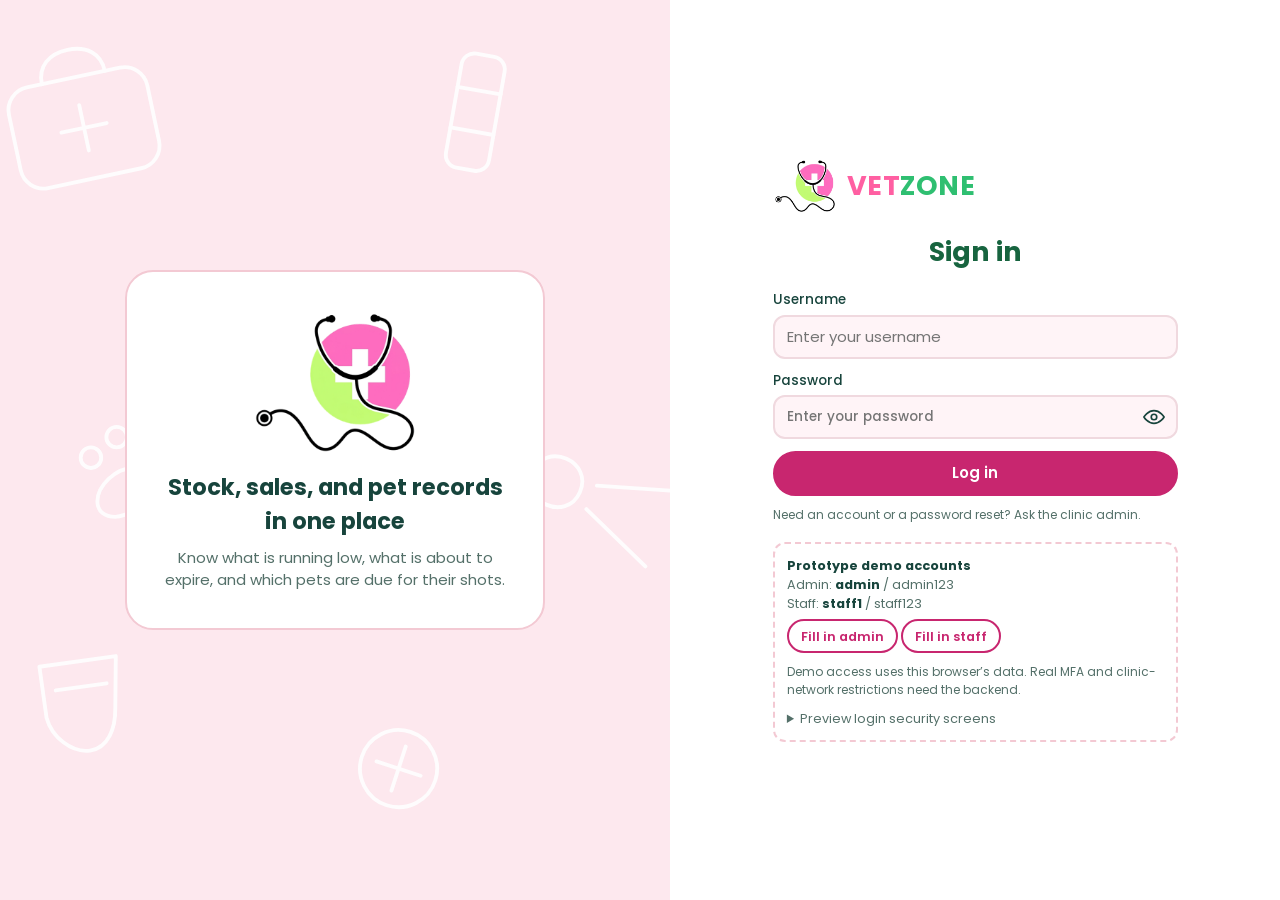
==== commit 7b2c6c68: "V26: remove public signup and preserve admin-created accounts and V25 security screens" ====
--- a/index.html
+++ b/index.html
@@ -42,8 +42,7 @@
         </span>
       </label>
       <button class="btn btn-block" type="submit">Log in</button>
-      <a class="btn btn-ghost btn-block" id="create-link" href="create-account.html" style="margin-top:10px">Create account</a>
-      <p class="caption">Forgot your password? Ask the clinic admin to reset it. New accounts must be approved by the admin before they can sign in.</p>
+      <p class="caption">Need an account or a password reset? Ask the clinic admin.</p>
     </form>
     <section id="mfa-panel" aria-labelledby="login-heading" hidden>
       <p class="login-instructions" id="mfa-instructions"></p>
